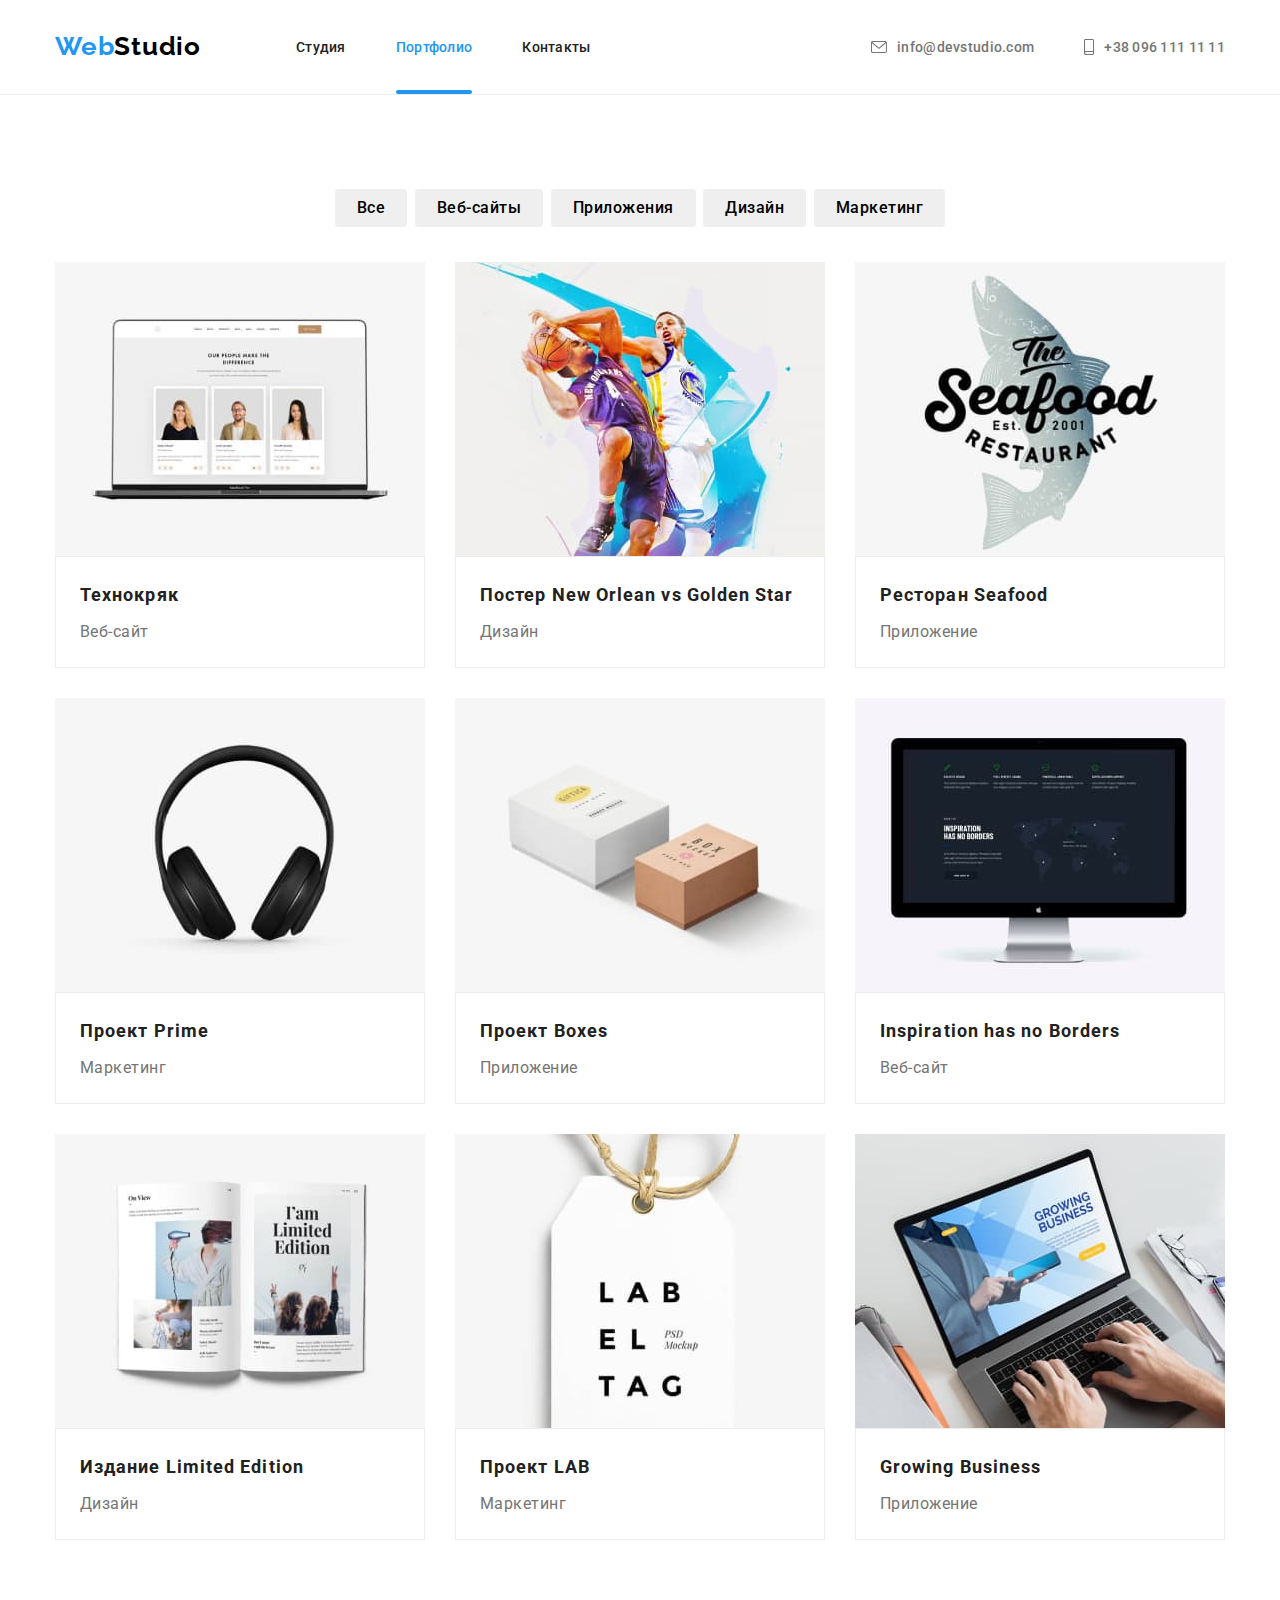
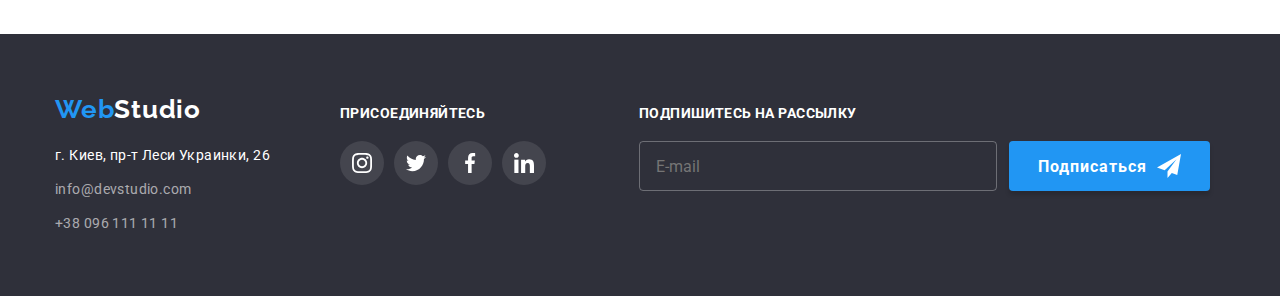
==== portfolio.html @ 2ffbdc09 "added hw 6" ====
<!DOCTYPE html>
<html lang="ru">
  <head>
    <link
      rel="stylesheet"
      href="https://cdnjs.cloudflare.com/ajax/libs/modern-normalize/1.1.0/modern-normalize.css"
    />
    <meta charset="UTF-8" />
    <meta http-equiv="X-UA-Compatible" content="IE=edge" />
    <meta name="viewport" content="width=device-width, initial-scale=1.0" />
    <title>Document</title>
    <link rel="preconnect" href="https://fonts.googleapis.com" />
    <link rel="preconnect" href="https://fonts.gstatic.com" crossorigin />
    <link
      href="https://fonts.googleapis.com/css2?family=Raleway:wght@700&family=Roboto:wght@400;500;700;900&display=swap"
      rel="stylesheet"
    />
    <link rel="stylesheet" href="./ccs/styles.css" />
  </head>
  <body>
    <!-- HEADER -->
    <header class="header">
      <div class="container header-container">
        <nav class="main-navigation">
          <a class="logo-link-header link" href="/"
            >Web<span class="logo-part">Studio</span></a
          >
          <ul class="menu list">
            <li class="menu-item">
              <a class="menu-link link" href="/">Студия</a>
            </li>
            <li class="menu-item">
              <a class="menu-link link current" href="./portfolio.html">Портфолио</a>
            </li>
            <li class="menu-item">
              <a class="menu-link link" href="">Контакты</a>
            </li>
          </ul>
        </nav>
        <ul class="header-contacts list">
          </li>
          <li class="header-contact-item">
            <a class="mail-link link" href="mailto:info@devstudio.com"> 
              <svg class="contact-icon" width="16px" height="12px">
                <use href="./images/sprite.svg#icon-envelope"></use>
              </svg>
            info@devstudio.com</a
            >
          </li>
          <li class="header-contact-item">
            <a class="tel-link link" href="tel:+380961111111">
              <svg class="contact-icon" width="10px" height="16px">
                <use href="./images/sprite.svg#icon-smartphone"></use>
              </svg>
              +38 096 111 11 11</a
            >
          </li>
        </ul>
      </div>
    </header>
    <main>
      <!-- PROJECTS -->
      <section class="site-navigation section">
        <div class="container">
          <h1 hidden>About site</h1>
          <ul class="navi-list list">
            <li class="navi-list-item">
              <button class="portfolio-btn" type="button">Все</button>
            </li>
            <li class="navi-list-item">
              <button class="portfolio-btn" type="button">Веб-сайты</button>
            </li>
            <li class="navi-list-item">
              <button class="portfolio-btn" type="button">Приложения</button>
            </li>
            <li class="navi-list-item">
              <button class="portfolio-btn" type="button">Дизайн</button>
            </li>
            <li class="navi-list-item">
              <button class="portfolio-btn" type="button">Маркетинг</button>
            </li>
          </ul>
          <ul class="projects-list list">
            <li class="projects-item">
              <a class="projects-list-link link" href="">
                <div class="projects-list-img-wrapper">
                  <img class="projects-icon" src="./images/portfolio/macbook.jpg"
                alt="macbook" width: 370px; height: 294px; />
                <p class="overlay">Технокряк это современная площадка распространения коронавируса. Компании используют эту платформу для цифрового шпионажа и атак на защищённые сервера конкурентов.</p>
                </div>
              <div class="projects-info">
                <h2 class="projects-title">Технокряк</h2>
                <p class="projects-text">Веб-сайт</p>
              </div>
              </a>
            </li>
            <li class="projects-item">
              <a class="projects-list-link link" href=""
                >
                <div class="projects-list-img-wrapper"><img class="projects-icon"
                src="./images/portfolio/basketball.jpg" alt="basketball" width:
                370px; height: 294px; />
                <p class="overlay">Технокряк это современная площадка распространения коронавируса. Компании используют эту платформу для цифрового шпионажа и атак на защищённые сервера конкурентов.</p></div>
                <div class="projects-info">
                  <h2 class="projects-title">
                    Постер <span lang="en">New Orlean vs Golden Star</span>
                  </h2>
                  <p class="projects-text">Дизайн</p>
                </div></a
              >
            </li>
            <li class="projects-item">
              <a class="projects-list-link link" href=""
                ><div class="projects-list-img-wrapper"><img class="projects-icon"
                src="./images/portfolio/restaurant.jpg" alt="restaurant" width:
                370px; height: 294px; />
                <p class="overlay">Технокряк это современная площадка распространения коронавируса. Компании используют эту платформу для цифрового шпионажа и атак на защищённые сервера конкурентов.</p></div>
                
                <div class="projects-info">
                  <h2 class="projects-title">
                    Ресторан <span lang="en">Seafood</span>
                  </h2>
                  <p class="projects-text">Приложение</p>
                </div></a
              >
            </li>
            <li class="projects-item">
              <a class="projects-list-link link" href=""
                ><div class="projects-list-img-wrapper"><img class="projects-icon"
                src="./images/portfolio/headphones.jpg" alt="headphones" width:
                370px; height: 294px; />
                <p class="overlay">Технокряк это современная площадка распространения коронавируса. Компании используют эту платформу для цифрового шпионажа и атак на защищённые сервера конкурентов.</p></div>
                
                <div class="projects-info">
                  <h2 class="projects-title">
                    Проект <span lang="en">Prime</span>
                  </h2>
                  <p class="projects-text">Маркетинг</p>
                </div></a
              >
            </li>
            <li class="projects-item">
              <a class="projects-list-link link" href=""
                ><div class="projects-list-img-wrapper"><img class="projects-icon" src="./images/portfolio/boxes.jpg"
                alt="boxes" width: 370px; height: 294px; />
                <p class="overlay">Технокряк это современная площадка распространения коронавируса. Компании используют эту платформу для цифрового шпионажа и атак на защищённые сервера конкурентов.</p></div>
                
                <div class="projects-info">
                  <h2 class="projects-title">
                    Проект <span lang="en">Boxes</span>
                  </h2>
                  <p class="projects-text">Приложение</p>
                </div></a
              >
            </li>
            <li class="projects-item">
              <a class="projects-list-link link" href=""
                ><div class="projects-list-img-wrapper"><img class="projects-icon" src="./images/portfolio/monitor.jpg"
                alt="monitor" width: 370px; height: 294px; />
                <p class="overlay">Технокряк это современная площадка распространения коронавируса. Компании используют эту платформу для цифрового шпионажа и атак на защищённые сервера конкурентов.</p></div>
                
                <div class="projects-info">
                  <h2 class="projects-title" lang="en">
                    Inspiration has no Borders
                  </h2>
                  <p class="projects-text">Веб-сайт</p>
                </div></a
              >
            </li>
            <li class="projects-item">
              <a class="projects-list-link link" href=""
                ><div class="projects-list-img-wrapper"><img class="projects-icon" src="./images/portfolio/book.jpg"
                alt="book" width: 370px; height: 294px; />
                <p class="overlay">Технокряк это современная площадка распространения коронавируса. Компании используют эту платформу для цифрового шпионажа и атак на защищённые сервера конкурентов.</p></div>
                
                <div class="projects-info">
                  <h2 class="projects-title">
                    Издание <span lang="en">Limited Edition</span>
                  </h2>
                  <p class="projects-text">Дизайн</p>
                </div></a
              >
            </li>
            <li class="projects-item">
              <a class="projects-list-link link" href=""
                ><div class="projects-list-img-wrapper"><img class="projects-icon" src="./images/portfolio/label.jpg"
                alt="label" width: 370px; height: 294px; />
                <p class="overlay">Технокряк это современная площадка распространения коронавируса. Компании используют эту платформу для цифрового шпионажа и атак на защищённые сервера конкурентов.</p></div>
                
                <div class="projects-info">
                  <h2 class="projects-title">
                    Проект <span lang="en">LAB</span>
                  </h2>
                  <p class="projects-text">Маркетинг</p>
                </div></a
              >
            </li>
            <li class="projects-item">
              <a class="projects-list-link link" href=""
                ><div class="projects-list-img-wrapper"><img class="projects-icon" src="./images/portfolio/laptop.jpg"
                alt="laptop" width: 370px; height: 294px; />
                <p class="overlay">Технокряк это современная площадка распространения коронавируса. Компании используют эту платформу для цифрового шпионажа и атак на защищённые сервера конкурентов.</p></div>
                
                <div class="projects-info">
                  <h2 class="projects-title" lang="en">Growing Business</h2>
                  <p class="projects-text">Приложение</p>
                </div></a
              >
            </li>
          </ul>
        </div>
      </section>
    </main>
    <!-- FOOTER -->
    <footer class="footer footer-container">
      <div class="container flex">
        <div class="footer-left-part">
          <a class="logo-link link" href="/"
          >Web<span class="logo-part-footer">Studio</span></a
        >
        <ul class="contacts-list list">
          <li class="contacts-list-item">
            <address>
              <a
                class="contact-link-address link"
                href="https://goo.gl/maps/ZMhr3b1z7a1dPWrQ9"
                target="_blank"
                rel="noopener noreferrer"
                >г. Киев, пр-т Леси Украинки, 26</a
              >
            </address>
          </li>
          <li class="contacts-list-item">
            <address>
              <a class="contact-link link" href="mailto:info@devstudio.com"
                >info@devstudio.com</a
              >
            </address>
          </li>
          <li class="contacts-list-item">
            <address>
              <a class="contact-link link" href="tel:+380961111111"
                >+38 096 111 11 11</a
              >
            </address></div>
        <div class="footer-right-part">
           <h3 class="footer-right-part-title">присоединяйтесь</h3>
           <ul class="footer-social-list list">
                  <li class="footer-social-list-item">
                    <a href="" class="footer-social-list-link">
                      <svg class="footer-social-list-icon" width="20px" height="20px">
                        <use href="./images/sprite.svg#icon-instagram"></use>
                      </svg>
                    </a>
                  </li>
                  <li class="footer-social-list-item">
                    <a href="" class="footer-social-list-link">
                      <svg class="footer-social-list-icon" width="20px" height="20px">
                        <use href="./images/sprite.svg#icon-twitter"></use>
                      </svg>
                    </a>
                  </li>
                  <li class="footer-social-list-item">
                    <a href="" class="footer-social-list-link">
                      <svg class="footer-social-list-icon" width="20px" height="20px">
                        <use href="./images/sprite.svg#icon-facebook"></use>
                      </svg>
                    </a>
                  </li>
                  <li class="footer-social-list-item">
                    <a href="" class="footer-social-list-link">
                      <svg class="footer-social-list-icon" width="20px" height="20px">
                        <use href="./images/sprite.svg#icon-linkedin"></use>
                      </svg>
                    </a>
                  </li>
                </ul>
        </div>
        <div class="footer-form-box">
          <h3 class="footer-form-box-title">Подпишитесь на рассылку</h3>
          <form class="footer-form">
            <input class="footer-form-field" type="email" name="footer-email" placeholder="E-mail" required>
            <button class="footer-form-btn" type="submit">Подписаться
              <svg class="footer-form-icon" width="24px" height="24px">
                <use href="./images/sprite.svg#icon-send"></use>
              </svg>
            </button>
          </form>
        </div>
      </div>
    </footer>
  </body>
</html>
---- ccs/styles.css ----
:root {
  --accent-color: #2196f3;
  --button-color: #188ce8;
  --white-color: #ffffff;
  --grey-color: #757575;
}
h1,
h2,
h3,
h4,
h5,
h6,
p {
  margin-top: 0;
  margin-bottom: 0;
}
ul {
  margin-top: 0;
  margin-bottom: 0;
  padding-left: 0;
}
img {
  display: block;
}
.list {
  list-style: none;
}
.link {
  text-decoration: none;
  color: inherit;
}
body {
  font-family: "Roboto", sans-serif;
  color: #212121;
}
.container {
  width: 1200px;
  margin: 0 auto;
  padding-left: 15px;
  padding-right: 15px;
}
.section {
  padding-top: 94px;
  padding-bottom: 94px;
}
.visually-hidden {
  position: absolute !important;
  clip: rect(1px 1px 1px 1px); /* IE6, IE7 */
  clip: rect(1px, 1px, 1px, 1px);
  padding: 0 !important;
  border: 0 !important;
  height: 1px !important;
  width: 1px !important;
  overflow: hidden;
}
/* ======= HEADER ======= */
.header {
  padding-top: 32px;
  padding-bottom: 32px;
  border-bottom: 1px solid #ececec;
}
.header-container {
  display: flex;
  align-items: center;
}
.main-navigation {
  display: flex;
  align-items: center;
}
.menu {
  display: flex;
  align-items: center;
}
.menu-item:not(:last-child) {
  margin-right: 50px;
}
.header-contacts {
  margin-left: auto;
  display: flex;
  align-items: center;
}
.header-contact-item:not(:last-child) {
  margin-right: 50px;
}
.logo-part {
  font-family: "Raleway", sans-serif;
  font-weight: 700;
  font-size: 26px;
  line-height: 1, 19;
  letter-spacing: 0.03em;
  color: black;
}
.logo-link-header {
  margin-right: 95px;
  font-family: "Raleway", sans-serif;
  font-weight: 700;
  font-size: 26px;
  line-height: 1, 19;
  letter-spacing: 0.03em;
  color: #2196f3;
}
.menu-link {
  font-family: "Roboto", sans-serif;
  font-weight: 500;
  font-size: 14px;
  line-height: 0.87;
  letter-spacing: 0.02em;
  color: #212121;
  position: relative;
  transition: color 250ms cubic-bezier(0.4, 0, 0.2, 1);
}
.menu-link:hover,
.menu-link:focus {
  color: var(--accent-color);
}
.current {
  color: var(--accent-color);
}
.current::after {
  content: "";
  position: absolute;
  bottom: -39px;
  left: 0;
  width: 100%;
  height: 4px;
  background-color: var(--accent-color);
  border-radius: 2px;
}
.contact-icon {
  fill: currentColor;
  margin-right: 10px;
}
.mail-link {
  display: flex;
  align-items: center;
  font-weight: 500;
  font-size: 14px;
  line-height: 0.87;
  letter-spacing: 0.02em;
  color: var(--grey-color);
  transition: color 250ms cubic-bezier(0.4, 0, 0.2, 1);
}
.mail-link:hover,
.mail-link:focus {
  color: var(--accent-color);
}
.tel-link {
  display: flex;
  align-items: center;
  font-weight: 500;
  font-size: 14px;
  line-height: 0.87;
  letter-spacing: 0.02em;
  color: var(--grey-color);
  transition: color 250ms cubic-bezier(0.4, 0, 0.2, 1);
}
.tel-link:hover,
.tel-link:focus {
  color: var(--accent-color);
}
/* ======= END HEADER ======== */

/* ======= HERO ======= */
.hero-container {
  background-image: linear-gradient(
      rgba(47, 48, 58, 0.4),
      rgba(47, 48, 58, 0.4)
    ),
    url("../images/hero/bg.jpg");
  background-size: cover;
  padding-top: 200px;
  padding-bottom: 200px;
  text-align: center;
  background-color: #2f303a;
  height: 600px;
}
.hero-title {
  margin-bottom: 30px;
  font-family: "Roboto", sans-serif;
  font-weight: 900;
  font-size: 44px;
  line-height: 1.36;
  text-align: center;
  letter-spacing: 0.06em;
  text-transform: uppercase;
  color: var(--white-color);
}
.modal-btn {
  margin: 0 auto;
  padding: 10px 32px;
  border: none;
  box-shadow: 0px 4px 4px rgba(0, 0, 0, 0.15);
  border-radius: 4px;
  font-weight: 700;
  font-size: 16px;
  line-height: 1.87;
  cursor: pointer;
  display: flex;
  align-items: center;
  text-align: center;
  letter-spacing: 0.06em;
  background-color: var(--accent-color);
  color: var(--white-color);
  transition: background-color 250ms cubic-bezier(0.4, 0, 0.2, 1);
}
.modal-btn:hover,
.modal-btn:focus {
  background-color: var(--button-color);
}
/* ======= HERO END ======= */

/* ======= ADVANTAGES ======= */
.advant-cards-icon {
  margin-bottom: 30px;
  padding: 25px 100px;
  background-color: #f5f4fa;
  border-radius: 4px;
}
.advant-title {
  margin-bottom: 10px;
  font-weight: 700;
  font-size: 14px;
  line-height: 1.14;
  letter-spacing: 0.03em;
  text-transform: uppercase;
}
.advant-list {
  display: flex;
  justify-content: space-between;
}
.advant-list-item {
  width: 270px;
}
.advant-list-item:not(:last-child) {
  margin-right: 30px;
}
.advant-text {
  font-size: 14px;
  line-height: 1.71;
  letter-spacing: 0.03em;
  color: var(--grey-color);
}
/* ======= ADVANTAGES END ======= */
/* ======= OCCUPATION ======= */
.occup-title {
  margin-bottom: 50px;
  font-weight: 700;
  font-size: 36px;
  line-height: 1.16;
  text-align: center;
  letter-spacing: 0.03em;
}
.occup-list {
  display: flex;
  margin-right: -30px;
}
.occup-list-item {
  position: relative;
  flex-basis: calc ((100% - 90px / 3));
  margin-right: 30px;
}
.occup-list-wrapper {
  position: absolute;
  bottom: 0;
  left: 0;
  width: 100%;
  background-color: rgba(47, 48, 58, 0.8);
}
.occup-list-wrapper-text {
  color: var(--white-color);
  font-size: 14px;
  line-height: 1.14;
  text-align: center;
  letter-spacing: 0.03em;
  text-transform: uppercase;
  padding: 27px 0;
}
/* ======= OCCUPATION END ======= */
/* ======= TEAM ======= */
.team-container {
  background-color: #f5f4fa;
}
.main-team-title {
  margin-bottom: 50px;
  font-weight: 700;
  font-size: 36px;
  line-height: 1.16;
  text-align: center;
  letter-spacing: 0.03em;
}
.team-list {
  display: flex;
  margin-right: -30px;
}
.team-list-item {
  flex-basis: calc((100% - 120px / 4));
  margin-right: 30px;
}
.secondary-team-title {
  margin-bottom: 10px;
  font-weight: 500;
  font-size: 16px;
  line-height: 1.18;
  text-align: center;
  letter-spacing: 0.03em;
}
.team-profession {
  font-size: 16px;
  line-height: 1.18;
  text-align: center;
  letter-spacing: 0.03em;
  color: var(--grey-color);
  margin-bottom: 16px;
}
.team-card {
  background: #ffffff;
  box-shadow: 0px 1px 3px rgba(0, 0, 0, 0.12), 0px 1px 1px rgba(0, 0, 0, 0.14),
    0px 2px 1px rgba(0, 0, 0, 0.2);
  border-radius: 0px 0px 4px 4px;
  padding-top: 30px;
  padding-bottom: 30px;
  padding-left: 32px;
  padding-right: 32px;
}
.social-list {
  display: flex;
  justify-content: space-between;
}
.social-list-icon {
  fill: currentColor;
}
.social-list-link {
  display: flex;
  align-items: center;
  justify-content: center;
  width: 44px;
  height: 44px;
  border-radius: 50%;
  background-color: #ffffff;
  color: #afb1b8;
  transition: background-color 250ms cubic-bezier(0.4, 0, 0.2, 1);
}
.social-list-link:hover,
.social-list-link:focus {
  color: var(--white-color);
  background-color: var(--accent-color);
}
/* ======= TEAM END ======= */
/* ======= CLIENTS ======= */
.clients-title {
  font-weight: 700;
  font-size: 36px;
  line-height: 1.16;
  text-align: center;
  color: var(--secondary-color);
  margin-bottom: 50px;
}
.clients-list {
  display: flex;
  justify-content: space-between;
}
.clients-list-item {
  width: 170px;
  height: 92px;
}
.clients-list-link {
  display: flex;
  align-items: center;
  justify-content: center;
  border: 1px solid #afb1b8;
  border-radius: 4px;
  width: 100%;
  height: 100%;
  fill: #afb1b8;
}
.clients-list-link {
  color: currentColor;
}
.clients-list-link:hover,
.clients-list-link:focus {
  border-color: var(--accent-color);
  fill: var(--accent-color);
}
/* ======= CLIENTS END ======= */
/* ======= FOOTER ======= */
.footer {
  padding-top: 60px;
  padding-bottom: 60px;
}
.footer-container {
  background-color: #2f303a;
}
.logo-link {
  font-family: "Raleway", sans-serif;
  font-weight: 700;
  font-size: 26px;
  line-height: 1, 19;
  letter-spacing: 0.03em;
  color: #2196f3;
}
.logo-part-footer {
  font-family: "Raleway", sans-serif;
  font-weight: 700;
  font-size: 26px;
  line-height: 1.19;
  letter-spacing: 0.03em;
  color: var(--white-color);
}
.contacts-list {
  margin-top: 20px;
}
.contacts-list-item:not(:last-child) {
  margin-bottom: 10px;
}
.contact-link-address {
  font-style: normal;
  font-size: 14px;
  line-height: 1.71;
  letter-spacing: 0.03em;
  color: var(--white-color);
  transition: color 250ms cubic-bezier(0.4, 0, 0.2, 1);
}
.contact-link {
  font-style: normal;
  font-size: 14px;
  line-height: 1.71;
  letter-spacing: 0.03em;
  color: rgba(255, 255, 255, 0.6);
  transition: color 250ms cubic-bezier(0.4, 0, 0.2, 1);
}
.contact-link-address:hover,
.contact-link-address:focus {
  color: var(--accent-color);
}
.contact-link:hover,
.contact-link:focus {
  color: var(--accent-color);
}
.flex {
  display: flex;
  align-items: baseline;
}
.footer-left-part {
  margin-right: 70px;
}
.footer-right-part {
  width: 206px;
  height: 80px;
}
.footer-right-part-title {
  font-size: 14px;
  line-height: 1.14;
  letter-spacing: 0.03em;
  text-transform: uppercase;
  color: var(--white-color);
  margin-bottom: 20px;
}
.footer-social-list {
  display: flex;
  justify-content: space-between;
  align-items: baseline;
}
.footer-social-list-icon {
  fill: currentColor;
}
.footer-social-list-link {
  display: flex;
  align-items: center;
  justify-content: center;
  width: 44px;
  height: 44px;
  border-radius: 50%;
  background-color: rgba(255, 255, 255, 0.1);
  color: var(--white-color);
  transition: background-color 250ms cubic-bezier(0.4, 0, 0.2, 1);
}
.footer-social-list-link:hover,
.footer-social-list-link:focus {
  background-color: var(--accent-color);
}
.footer-form-box-title {
  font-size: 14px;
  line-height: 1.14;
  letter-spacing: 0.03em;
  text-transform: uppercase;
  color: var(--white-color);
  margin-bottom: 20px;
}
.footer-form-box {
  margin-left: 93px;
}
.footer-form {
  display: flex;
}
.footer-form-field {
  width: 358px;
  height: 50px;
  padding-left: 16px;
  color: var(--white-color);
  border: 1px solid rgba(255, 255, 255, 0.3);
  border-radius: 4px;
  background-color: transparent;
}
.footer-form-btn {
  display: flex;
  align-items: center;
  margin-left: 12px;
  padding: 10px 29px;
  background-color: var(--accent-color);
  box-shadow: 0px 4px 4px rgb(0 0 0 / 15%);
  border-radius: 4px;
  border: 0;
  font-size: 16px;
  font-weight: 700;
  line-height: 1.87;
  letter-spacing: 0.06em;
  color: var(--white-color);
  cursor: pointer;
  transition: background-color 250ms cubic-bezier(0.4, 0, 0.2, 1);
}
.footer-form-btn:hover,
.footer-form-btn:focus {
  background-color: var(--button-color);
}
.footer-form-icon {
  fill: var(--white-color);
  margin-left: 10px;
}
/* ======= FOOTER END ======= */
/* ======= PORTFOLIO PROJECTS ======= */
.navi-list {
  display: flex;
  justify-content: space-between;
  width: 610px;
  margin-left: 280px;
  margin-right: 280px;
  margin-bottom: 35px;
}
.portfolio-btn {
  padding: 6px 22px;
  border: none;
  border-radius: 4px;
  font-weight: 500;
  font-size: 16px;
  line-height: 1.62;
  text-align: center;
  letter-spacing: 0.03em;
  cursor: pointer;
  transition: background-color 250ms cubic-bezier(0.4, 0, 0.2, 1),
    color 250ms cubic-bezier(0.4, 0, 0.2, 1),
    box-shadow 250ms cubic-bezier(0.4, 0, 0.2, 1);
}
.portfolio-btn:hover,
.portfolio-btn:focus {
  background-color: #2196f3;
  color: var(--white-color);
  box-shadow: 0px 3px 1px rgba(0, 0, 0, 0.1), 0px 1px 2px rgba(0, 0, 0, 0.08),
    0px 2px 2px rgba(0, 0, 0, 0.12);
}
.projects-list {
  display: flex;
  flex-wrap: wrap;
  margin-right: -30px;
  margin-bottom: -30px;
}
.projects-list-link {
  display: block;
}
.projects-list-img-wrapper {
  position: relative;
  overflow: hidden;
}
.projects-item {
  flex-basis: calc ((100% - 90px / 3));
  margin-right: 30px;
  margin-bottom: 30px;
}
.projects-item:focus,
.projects-item:hover {
  box-shadow: 0px 1px 1px rgba(0, 0, 0, 0.12), 0px 4px 4px rgba(0, 0, 0, 0.06),
    1px 4px 6px rgba(0, 0, 0, 0.16);
}
.projects-list-link:focus .overlay,
.projects-list-link:hover .overlay {
  transform: translateY(0%);
}
.projects-info {
  padding: 20px 24px;
  border: 1px solid #ececec;
}
.projects-title {
  margin-bottom: 4px;
  font-weight: 700;
  font-size: 18px;
  line-height: 2;
  letter-spacing: 0.06em;
}
.projects-text {
  font-size: 16px;
  line-height: 1.87;
  letter-spacing: 0.03em;
  color: var(--grey-color);
}
.overlay {
  position: absolute;
  top: 0;
  left: 0;
  width: 100%;
  height: 100%;
  font-size: 18px;
  line-height: 1.56;
  letter-spacing: 0.03em;
  background-color: rgba(33, 150, 243, 0.9);
  color: var(--white-color);
  overflow: auto;
  padding: 63px 24px;
  transform: translateY(100%);
  transition: transform 250ms cubic-bezier(0.4, 0, 0.2, 1);
}
/* ======= PORTFOLIO PROJECTS END ======= */
/* ======= MODAL WINDOW ======= */
.backdrop {
  position: fixed;
  top: 0;
  left: 0;
  width: 100vw;
  height: 100vh;
  background-color: rgba(0, 0, 0, 0.2);
  transition: opacity 250ms linear, visibility 250ms linear;
}
.modal {
  position: absolute;
  top: 50%;
  left: 50%;
  padding: 40px;
  width: 528px;
  height: 581px;
  background-color: #ffffff;
  transform: translate(-50%, -50%);
}
.close-btn {
  position: absolute;
  top: 8px;
  right: 8px;
  width: 30px;
  height: 30px;
  border-radius: 50%;
  border: 1px solid rgba(0, 0, 0, 0.1);
  background-color: transparent;
  cursor: pointer;
  padding: 0;
}
.is-hidden {
  opacity: 0;
  visibility: hidden;
  pointer-events: none;
}
.modal-form {
  display: flex;
  flex-direction: column;
}
.modal-form-title {
  font-weight: 700;
  font-size: 20px;
  line-height: 1.15;
  letter-spacing: 0.03em;
  text-align: center;
  margin-bottom: 12px;
}
.modal-form-field {
  margin-bottom: 10px;
}
.modal-form-label {
  font-size: 12px;
  line-height: 1.16;
  letter-spacing: 0.01em;
  color: var(--grey-color);
}
.modal-form-wrapper {
  display: block;
  position: relative;
  margin-top: 4px;
}
.modal-form-input {
  width: 100%;
  height: 40px;
  border: 1px solid rgba(33, 33, 33, 0.2);
  border-radius: 4px;
  padding-left: 42px;
  cursor: pointer;
}
.modal-form-input:hover,
.modal-form-input:focus {
  border-color: var(--accent-color);
  outline: none;
  transition: border-color 250ms cubic-bezier(0.4, 0, 0.2, 1);
}
.modal-form-icons {
  position: absolute;
  top: 50%;
  left: 12px;
  transform: translateY(-50%);
}
.modal-form-comment-label {
  font-size: 12px;
  line-height: 1.16;
  letter-spacing: 0.01em;
  color: var(--grey-color);
  margin-bottom: 20px;
}
.modal-form-comments:focus,
.modal-form-comments:hover {
  border-color: var(--accent-color);
  outline: none;
  transition: border-color 250ms cubic-bezier(0.4, 0, 0.2, 1);
}
.modal-form-input:hover + .modal-form-icons,
.modal-form-input:focus + .modal-form-icons {
  fill: var(--accent-color);
  outline: none;
  transition: border-color 250ms cubic-bezier(0.4, 0, 0.2, 1),
    fill 250ms cubic-bezier(0.4, 0, 0.2, 1);
}
.modal-form-comments {
  width: 100%;
  height: 120px;
  margin-top: 4px;
  resize: none;
  padding: 12px 16px;
  border-radius: 4px;
  border: 1px solid rgba(33, 33, 33, 0.2);
}
.modal-form-comments::placeholder {
  color: rgba(117, 117, 117, 0.5);
}
.modal-form-checkbox {
  outline: none;
}
.modal-form-checkbox-label {
  display: flex;
  justify-content: center;
  align-items: center;
  font-size: 14px;
  line-height: 1.71;
  letter-spacing: 0.03em;
  color: var(--grey-color);
}
.modal-form-checkbox-label::before {
  display: block;
  content: "";
  width: 16px;
  height: 15px;
  border: 1px solid #212121;
  border-radius: 2px;
  cursor: pointer;
  margin-right: 7px;
}
.modal-form-checkbox:checked + .modal-form-checkbox-label::before {
  background-image: url(../images/icon_check.svg);
  border-color: var(--accent-color);
}
.modal-form-checkbox:focus + .modal-form-checkbox-label::before {
  border-color: var(--accent-color);
}
.modal-form-btn {
  align-self: center;
  font-weight: 700;
  letter-spacing: 0.06em;
  line-height: 1.87;
  color: var(--white-color);
  width: 200px;
  height: 50px;
  padding: 10px 56px;
  background-color: var(--accent-color);
  border: none;
  border-radius: 4px;
  cursor: pointer;
  margin-top: 30px;
}
.modal-form-label-link {
  color: var(--accent-color);
}
/* ======= MODAL WINDOW END ======= */ ;
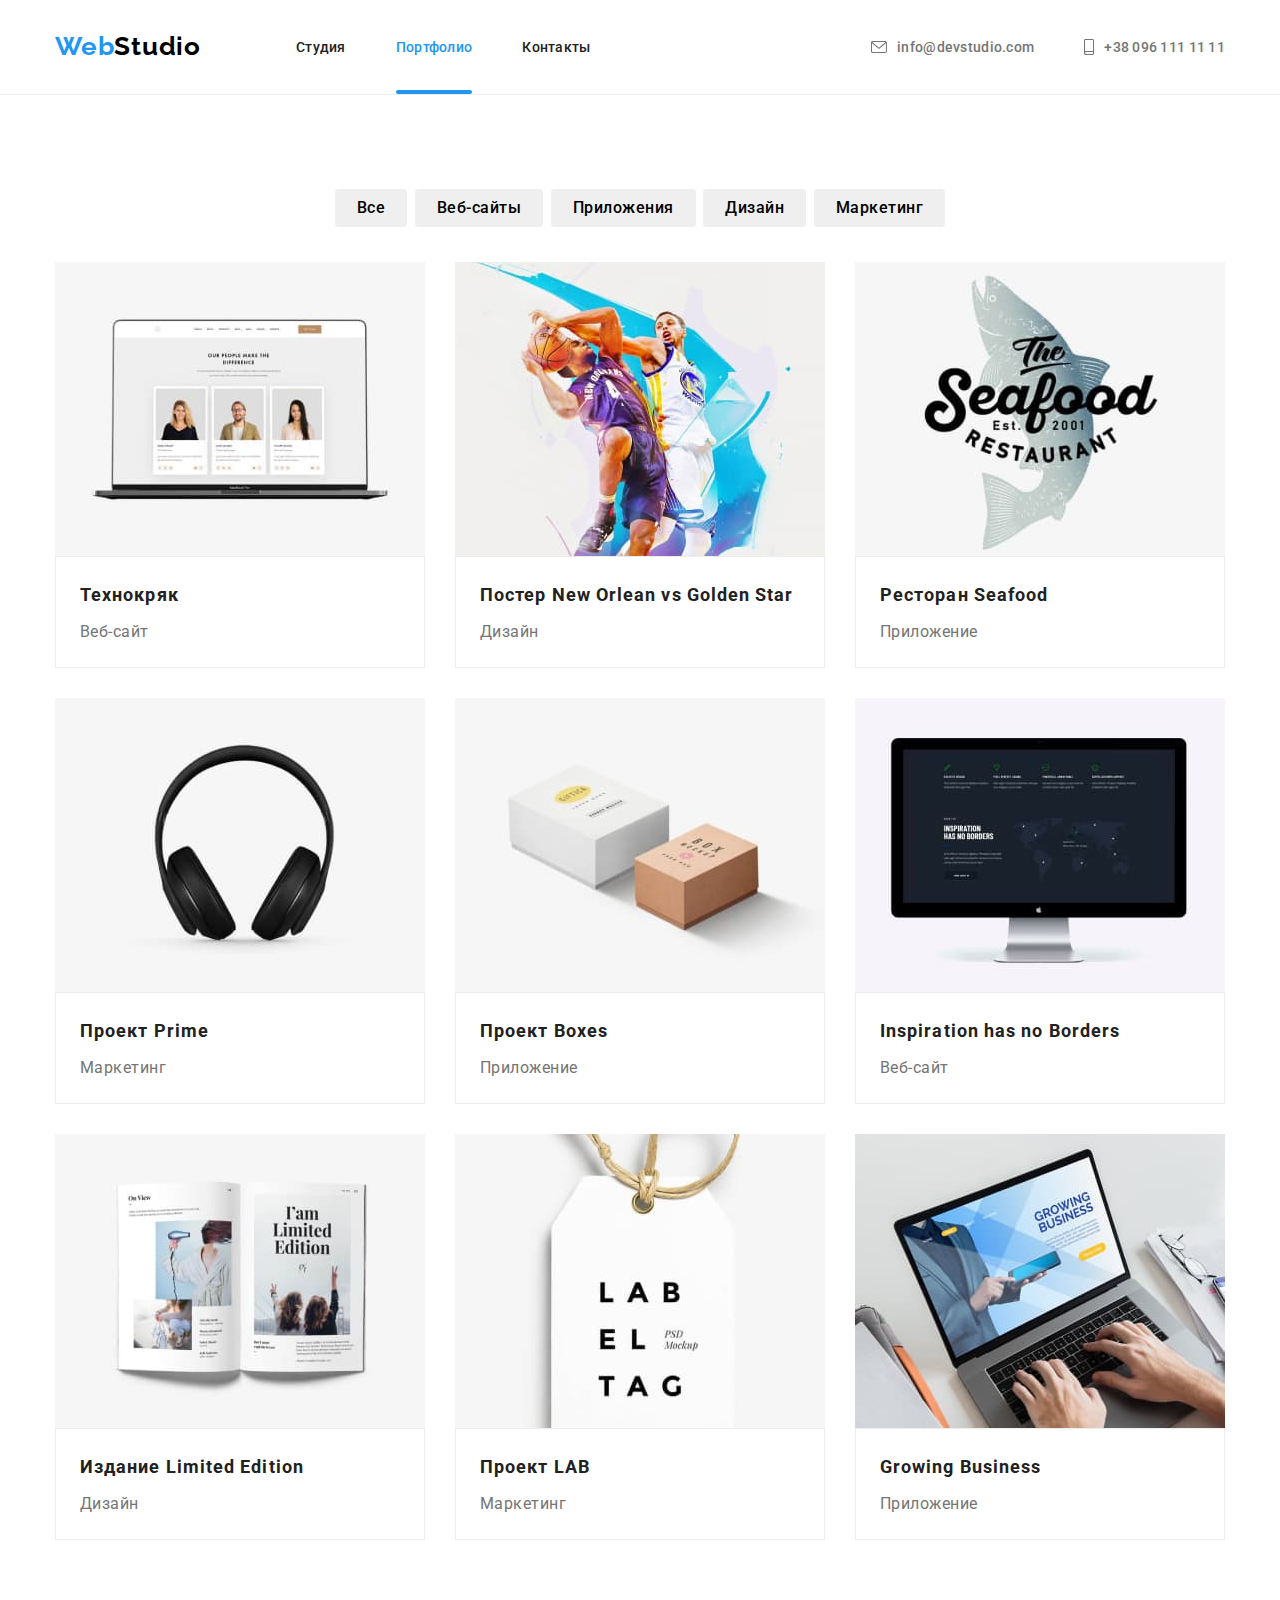
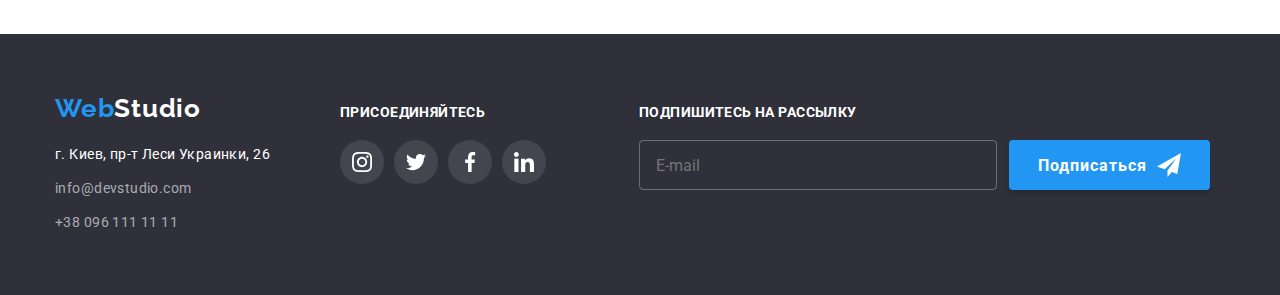
==== commit d8816846: "added main scss" ====
--- a/portfolio.html
+++ b/portfolio.html
@@ -15,15 +15,15 @@
       href="https://fonts.googleapis.com/css2?family=Raleway:wght@700&family=Roboto:wght@400;500;700;900&display=swap"
       rel="stylesheet"
     />
-    <link rel="stylesheet" href="./ccs/styles.css" />
+    <link rel="stylesheet" href="./css/main.min.css" />
   </head>
   <body>
     <!-- HEADER -->
     <header class="header">
       <div class="container header-container">
         <nav class="main-navigation">
-          <a class="logo-link-header link" href="/"
-            >Web<span class="logo-part">Studio</span></a
+          <a class="logo logo-link-header link" href="/"
+            >Web<span class="logo logo-part">Studio</span></a
           >
           <ul class="menu list">
             <li class="menu-item">
@@ -215,8 +215,8 @@
     <footer class="footer footer-container">
       <div class="container flex">
         <div class="footer-left-part">
-          <a class="logo-link link" href="/"
-          >Web<span class="logo-part-footer">Studio</span></a
+          <a class="logo logo-link link" href="/"
+          >Web<span class="logo logo-part-footer">Studio</span></a
         >
         <ul class="contacts-list list">
           <li class="contacts-list-item">
@@ -247,28 +247,28 @@
            <h3 class="footer-right-part-title">присоединяйтесь</h3>
            <ul class="footer-social-list list">
                   <li class="footer-social-list-item">
-                    <a href="" class="footer-social-list-link">
+                    <a href="" class="social-list-links footer-list-link">
                       <svg class="footer-social-list-icon" width="20px" height="20px">
                         <use href="./images/sprite.svg#icon-instagram"></use>
                       </svg>
                     </a>
                   </li>
                   <li class="footer-social-list-item">
-                    <a href="" class="footer-social-list-link">
+                    <a href="" class="social-list-links footer-list-link">
                       <svg class="footer-social-list-icon" width="20px" height="20px">
                         <use href="./images/sprite.svg#icon-twitter"></use>
                       </svg>
                     </a>
                   </li>
                   <li class="footer-social-list-item">
-                    <a href="" class="footer-social-list-link">
+                    <a href="" class="social-list-links footer-list-link">
                       <svg class="footer-social-list-icon" width="20px" height="20px">
                         <use href="./images/sprite.svg#icon-facebook"></use>
                       </svg>
                     </a>
                   </li>
                   <li class="footer-social-list-item">
-                    <a href="" class="footer-social-list-link">
+                    <a href="" class="social-list-links footer-list-link">
                       <svg class="footer-social-list-icon" width="20px" height="20px">
                         <use href="./images/sprite.svg#icon-linkedin"></use>
                       </svg>
--- a/css/main.min.css
+++ b/css/main.min.css
@@ -0,0 +1,2 @@
+:root{--accent-color: #2196f3;--button-color: #188ce8;--white-color: #ffffff;--grey-color: #757575}.visually-hidden{position:absolute !important;clip:rect(1px 1px 1px 1px);clip:rect(1px, 1px, 1px, 1px);padding:0 !important;border:0 !important;height:1px !important;width:1px !important;overflow:hidden}h1,h2,h3,h4,h5,h6,p{margin-top:0;margin-bottom:0}ul{margin-top:0;margin-bottom:0;padding-left:0}img{display:block}.list{list-style:none}.link{text-decoration:none;color:inherit}body{font-family:"Roboto", sans-serif;color:#212121}.section{padding-top:94px;padding-bottom:94px}.container{width:1200px;margin:0 auto;padding-left:15px;padding-right:15px}.logo{font-family:"Raleway", sans-serif;font-weight:700;font-size:26px;line-height:1, 19;letter-spacing:0.03em}.titles{margin-bottom:50px;font-weight:700;font-size:36px;line-height:1.16;text-align:center;letter-spacing:0.03em}.social-list-links{display:flex;align-items:center;justify-content:center;width:44px;height:44px;border-radius:50%}.backdrop{position:fixed;top:0;left:0;width:100vw;height:100vh;background-color:rgba(0,0,0,0.2);transition:opacity 250ms linear, visibility 250ms linear}.is-hidden{opacity:0;visibility:hidden;pointer-events:none}.modal{position:absolute;top:50%;left:50%;padding:40px;width:528px;height:581px;background-color:#ffffff;transform:translate(-50%, -50%)}.close-btn{position:absolute;top:8px;right:8px;width:30px;height:30px;border-radius:50%;border:1px solid rgba(0,0,0,0.1);background-color:transparent;cursor:pointer;padding:0}.modal-form{display:flex;flex-direction:column}.modal-form-title{font-weight:700;font-size:20px;line-height:1.15;letter-spacing:0.03em;text-align:center;margin-bottom:12px}.modal-form-field{margin-bottom:10px}.modal-form-label{font-size:12px;line-height:1.16;letter-spacing:0.01em;color:var(--grey-color)}.modal-form-wrapper{display:block;position:relative;margin-top:4px}.modal-form-input{width:100%;height:40px;border:1px solid rgba(33,33,33,0.2);border-radius:4px;padding-left:42px;cursor:pointer}.modal-form-input:hover,.modal-form-input:focus{border-color:var(--accent-color);outline:none;transition:border-color 250ms cubic-bezier(0.4, 0, 0.2, 1)}.modal-form-icons{position:absolute;top:50%;left:12px;transform:translateY(-50%)}.modal-form-comment-field{margin-bottom:20px}.modal-form-comment-label{font-size:12px;line-height:1.16;letter-spacing:0.01em;color:var(--grey-color)}.modal-form-comments:focus,.modal-form-comments:hover{border-color:var(--accent-color);outline:none;transition:border-color 250ms cubic-bezier(0.4, 0, 0.2, 1)}.modal-form-input:hover+.modal-form-icons,.modal-form-input:focus+.modal-form-icons{fill:var(--accent-color);outline:none;transition:border-color 250ms cubic-bezier(0.4, 0, 0.2, 1),fill 250ms cubic-bezier(0.4, 0, 0.2, 1)}.modal-form-comments{width:100%;height:120px;margin-top:4px;resize:none;padding:12px 16px;border-radius:4px;border:1px solid rgba(33,33,33,0.2)}.modal-form-comments::placeholder{color:rgba(117,117,117,0.5)}.modal-form-checkbox{outline:none}.modal-form-checkbox-label{display:flex;justify-content:center;align-items:center;font-size:14px;line-height:1.71;letter-spacing:0.03em;color:var(--grey-color)}.modal-form-checkbox-label::before{display:block;content:"";width:16px;height:15px;border:1px solid #212121;border-radius:2px;cursor:pointer;margin-right:7px}.modal-form-checkbox:checked+.modal-form-checkbox-label::before{background-image:url(../images/icon_check.svg);border-color:var(--accent-color)}.modal-form-checkbox:focus+.modal-form-checkbox-label::before{border-color:var(--accent-color)}.modal-form-btn{align-self:center;font-weight:700;letter-spacing:0.06em;line-height:1.87;color:var(--white-color);width:200px;height:50px;padding:10px 56px;background-color:var(--accent-color);border:none;border-radius:4px;cursor:pointer;margin-top:30px}.modal-form-label-link{color:var(--accent-color)}.header{padding-top:32px;padding-bottom:32px;border-bottom:1px solid #ececec}.header-container{display:flex;align-items:center}.main-navigation{display:flex;align-items:center}.menu{display:flex;align-items:center}.menu-item:not(:last-child){margin-right:50px}.header-contacts{margin-left:auto;display:flex;align-items:center}.header-contact-item:not(:last-child){margin-right:50px}.logo-part{color:black}.logo-link-header{margin-right:95px;color:#2196f3}.menu-link{font-family:"Roboto", sans-serif;font-weight:500;font-size:14px;line-height:0.87;letter-spacing:0.02em;color:#212121;position:relative;transition:color 250ms cubic-bezier(0.4, 0, 0.2, 1)}.menu-link:hover,.menu-link:focus{color:var(--accent-color)}.current{color:var(--accent-color)}.current::after{content:"";position:absolute;bottom:-39px;left:0;width:100%;height:4px;background-color:var(--accent-color);border-radius:2px}.contact-icon{fill:currentColor;margin-right:10px}.mail-link{display:flex;align-items:center;font-weight:500;font-size:14px;line-height:0.87;letter-spacing:0.02em;color:var(--grey-color);transition:color 250ms cubic-bezier(0.4, 0, 0.2, 1)}.mail-link:hover,.mail-link:focus{color:var(--accent-color)}.tel-link{display:flex;align-items:center;font-weight:500;font-size:14px;line-height:0.87;letter-spacing:0.02em;color:var(--grey-color);transition:color 250ms cubic-bezier(0.4, 0, 0.2, 1)}.tel-link:hover,.tel-link:focus{color:var(--accent-color)}.hero-container{background-image:linear-gradient(rgba(47,48,58,0.4), rgba(47,48,58,0.4)),url("../images/hero/bg.jpg");background-size:cover;padding-top:200px;padding-bottom:200px;text-align:center;background-color:#2f303a;height:600px}.hero-title{margin-bottom:30px;font-family:"Roboto", sans-serif;font-weight:900;font-size:44px;line-height:1.36;text-align:center;letter-spacing:0.06em;text-transform:uppercase;color:var(--white-color)}.modal-btn{margin:0 auto;padding:10px 32px;border:none;box-shadow:0px 4px 4px rgba(0,0,0,0.15);border-radius:4px;font-weight:700;font-size:16px;line-height:1.87;cursor:pointer;display:flex;align-items:center;text-align:center;letter-spacing:0.06em;background-color:var(--accent-color);color:var(--white-color);transition:background-color 250ms cubic-bezier(0.4, 0, 0.2, 1)}.modal-btn:hover,.modal-btn:focus{background-color:var(--button-color)}.advant-cards-icon{margin-bottom:30px;padding:25px 100px;background-color:#f5f4fa;border-radius:4px}.advant-list{display:flex;justify-content:space-between}.advant-list-item{width:270px}.advant-list-item:not(:last-child){margin-right:30px}.advant-text{font-size:14px;line-height:1.71;letter-spacing:0.03em;color:var(--grey-color)}.occup-list{display:flex;margin-right:-30px}.occup-list-item{position:relative;flex-basis:calc 3.33333px;margin-right:30px}.occup-list-wrapper{position:absolute;bottom:0;left:0;width:100%;background-color:rgba(47,48,58,0.8)}.occup-list-wrapper-text{color:var(--white-color);font-size:14px;line-height:1.14;text-align:center;letter-spacing:0.03em;text-transform:uppercase;padding:27px 0}.team-container{background-color:#f5f4fa}.team-list{display:flex;margin-right:-30px}.team-list-item{flex-basis:calc((100% - 120px) / 4);margin-right:30px}.secondary-team-title{margin-bottom:10px;font-weight:500;font-size:16px;line-height:1.18;text-align:center;letter-spacing:0.03em}.team-profession{font-size:16px;line-height:1.18;text-align:center;letter-spacing:0.03em;color:var(--grey-color);margin-bottom:16px}.team-card{background:#ffffff;box-shadow:0px 1px 3px rgba(0,0,0,0.12),0px 1px 1px rgba(0,0,0,0.14),0px 2px 1px rgba(0,0,0,0.2);border-radius:0px 0px 4px 4px;padding-top:30px;padding-bottom:30px;padding-left:32px;padding-right:32px}.social-list{display:flex;justify-content:space-between}.social-list-icon{fill:currentColor}.team-list-link{background-color:#ffffff;color:#afb1b8;transition:background-color 250ms cubic-bezier(0.4, 0, 0.2, 1)}.social-list-links:hover,.social-list-links:focus{color:var(--white-color);background-color:var(--accent-color)}.clients-list{display:flex;justify-content:space-between}.clients-list-item{width:170px;height:92px}.clients-list-link{display:flex;align-items:center;justify-content:center;border:1px solid #afb1b8;border-radius:4px;width:100%;height:100%;fill:#afb1b8}.clients-list-link{color:currentColor}.clients-list-link:hover,.clients-list-link:focus{border-color:var(--accent-color);fill:var(--accent-color)}.footer{padding-top:60px;padding-bottom:60px}.footer-container{background-color:#2f303a}.logo-link{color:#2196f3}.logo-part-footer{color:var(--white-color)}.contacts-list{margin-top:20px}.contacts-list-item:not(:last-child){margin-bottom:10px}.contact-link-address{font-style:normal;font-size:14px;line-height:1.71;letter-spacing:0.03em;color:var(--white-color);transition:color 250ms cubic-bezier(0.4, 0, 0.2, 1)}.contact-link{font-style:normal;font-size:14px;line-height:1.71;letter-spacing:0.03em;color:rgba(255,255,255,0.6);transition:color 250ms cubic-bezier(0.4, 0, 0.2, 1)}.contact-link-address:hover,.contact-link-address:focus{color:var(--accent-color)}.contact-link:hover,.contact-link:focus{color:var(--accent-color)}.flex{display:flex;align-items:baseline}.footer-left-part{margin-right:70px}.footer-right-part{width:206px;height:80px}.footer-right-part-title{font-size:14px;line-height:1.14;letter-spacing:0.03em;text-transform:uppercase;color:var(--white-color);margin-bottom:20px}.footer-social-list{display:flex;justify-content:space-between;align-items:baseline}.footer-social-list-icon{fill:currentColor}.footer-list-link{background-color:rgba(255,255,255,0.1);color:var(--white-color);transition:background-color 250ms cubic-bezier(0.4, 0, 0.2, 1)}.footer-list-link:hover,.footer-list-link:focus{background-color:var(--accent-color)}.footer-form-box-title{font-size:14px;line-height:1.14;letter-spacing:0.03em;text-transform:uppercase;color:var(--white-color);margin-bottom:20px}.footer-form-box{margin-left:93px}.footer-form{display:flex}.footer-form-field{width:358px;height:50px;padding-left:16px;color:var(--white-color);border:1px solid rgba(255,255,255,0.3);border-radius:4px;background-color:transparent}.footer-form-btn{display:flex;align-items:center;margin-left:12px;padding:10px 29px;background-color:var(--accent-color);box-shadow:0px 4px 4px rgba(0,0,0,0.15);border-radius:4px;border:0;font-size:16px;font-weight:700;line-height:1.87;letter-spacing:0.06em;color:var(--white-color);cursor:pointer;transition:background-color 250ms cubic-bezier(0.4, 0, 0.2, 1)}.footer-form-btn:hover,.footer-form-btn:focus{background-color:var(--button-color)}.footer-form-icon{fill:var(--white-color);margin-left:10px}.navi-list{display:flex;justify-content:space-between;width:610px;margin-left:280px;margin-right:280px;margin-bottom:35px}.portfolio-btn{padding:6px 22px;border:none;border-radius:4px;font-weight:500;font-size:16px;line-height:1.62;text-align:center;letter-spacing:0.03em;cursor:pointer;transition:background-color 250ms cubic-bezier(0.4, 0, 0.2, 1),color 250ms cubic-bezier(0.4, 0, 0.2, 1),box-shadow 250ms cubic-bezier(0.4, 0, 0.2, 1)}.portfolio-btn:hover,.portfolio-btn:focus{background-color:#2196f3;color:var(--white-color);box-shadow:0px 3px 1px rgba(0,0,0,0.1),0px 1px 2px rgba(0,0,0,0.08),0px 2px 2px rgba(0,0,0,0.12)}.projects-list{display:flex;flex-wrap:wrap;margin-right:-30px;margin-bottom:-30px}.projects-list-link{display:block}.projects-list-img-wrapper{position:relative;overflow:hidden}.projects-item{flex-basis:calc 3.33333px;margin-right:30px;margin-bottom:30px}.projects-item:focus,.projects-item:hover{box-shadow:0px 1px 1px rgba(0,0,0,0.12),0px 4px 4px rgba(0,0,0,0.06),1px 4px 6px rgba(0,0,0,0.16)}.projects-list-link:focus .overlay,.projects-list-link:hover .overlay{transform:translateY(0%)}.projects-info{padding:20px 24px;border:1px solid #ececec}.projects-title{margin-bottom:4px;font-weight:700;font-size:18px;line-height:2;letter-spacing:0.06em}.projects-text{font-size:16px;line-height:1.87;letter-spacing:0.03em;color:var(--grey-color)}.overlay{position:absolute;top:0;left:0;width:100%;height:100%;font-size:18px;line-height:1.56;letter-spacing:0.03em;background-color:rgba(33,150,243,0.9);color:var(--white-color);overflow:auto;padding:63px 24px;transform:translateY(100%);transition:transform 250ms cubic-bezier(0.4, 0, 0.2, 1)}
+/*# sourceMappingURL=main.min.css.map */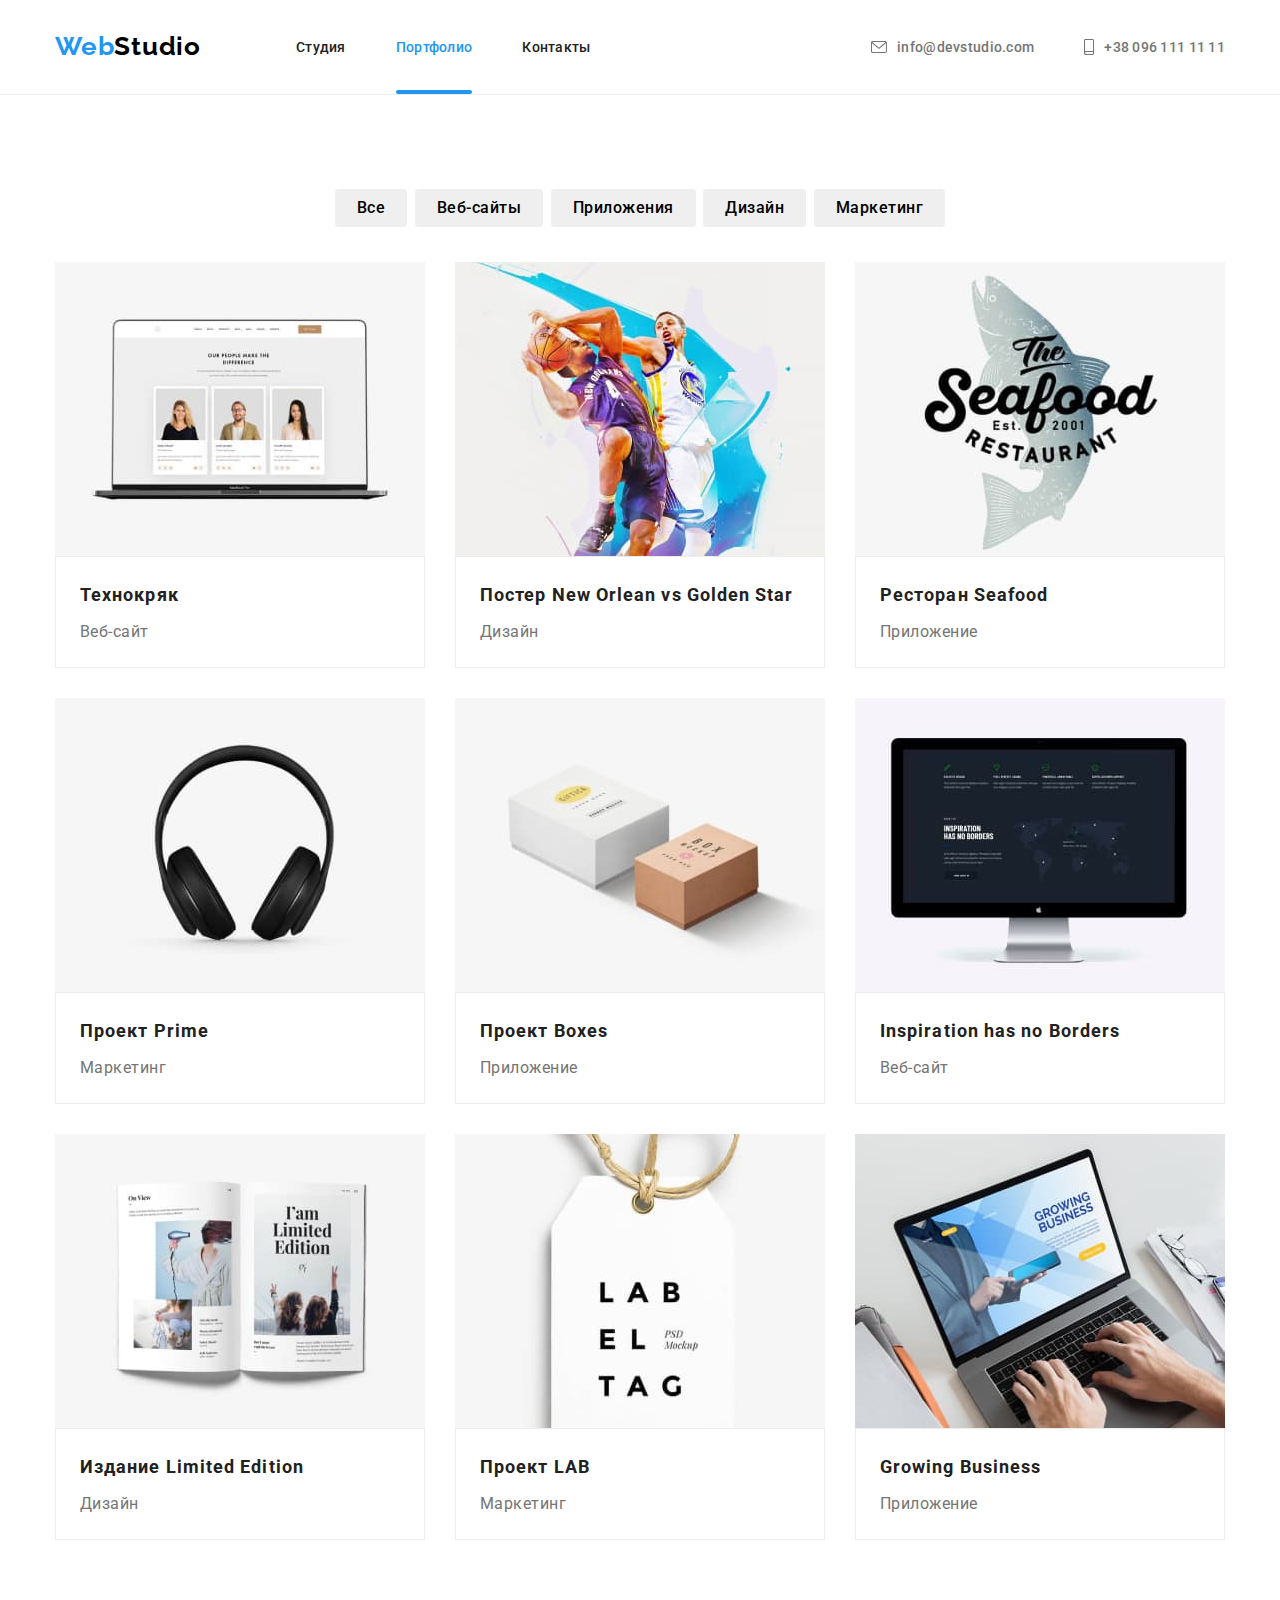
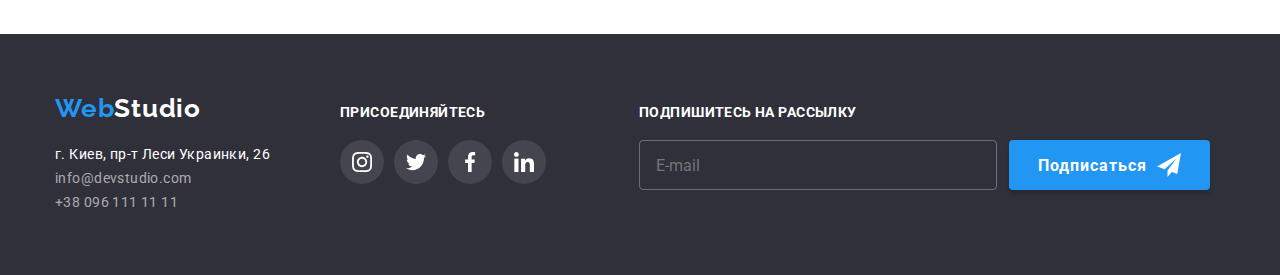
==== commit 4270bef4: "applied BEM partially" ====
--- a/portfolio.html
+++ b/portfolio.html
@@ -26,30 +26,30 @@
             >Web<span class="logo logo-part">Studio</span></a
           >
           <ul class="menu list">
-            <li class="menu-item">
-              <a class="menu-link link" href="/">Студия</a>
-            </li>
-            <li class="menu-item">
-              <a class="menu-link link current" href="./portfolio.html">Портфолио</a>
-            </li>
-            <li class="menu-item">
-              <a class="menu-link link" href="">Контакты</a>
+            <li class="menu__item">
+              <a class="menu__link link" href="/">Студия</a>
+            </li>
+            <li class="menu__item">
+              <a class="menu__link link current" href="./portfolio.html">Портфолио</a>
+            </li>
+            <li class="menu__item">
+              <a class="menu__link link" href="">Контакты</a>
             </li>
           </ul>
         </nav>
         <ul class="header-contacts list">
           </li>
           <li class="header-contact-item">
-            <a class="mail-link link" href="mailto:info@devstudio.com"> 
-              <svg class="contact-icon" width="16px" height="12px">
+            <a class="header__mail-link link" href="mailto:info@devstudio.com"> 
+              <svg class="contact__icon" width="16px" height="12px">
                 <use href="./images/sprite.svg#icon-envelope"></use>
               </svg>
             info@devstudio.com</a
             >
           </li>
           <li class="header-contact-item">
-            <a class="tel-link link" href="tel:+380961111111">
-              <svg class="contact-icon" width="10px" height="16px">
+            <a class="header__tel-link link" href="tel:+380961111111">
+              <svg class="contact__icon" width="10px" height="16px">
                 <use href="./images/sprite.svg#icon-smartphone"></use>
               </svg>
               +38 096 111 11 11</a
@@ -216,10 +216,10 @@
       <div class="container flex">
         <div class="footer-left-part">
           <a class="logo logo-link link" href="/"
-          >Web<span class="logo logo-part-footer">Studio</span></a
+          >Web<span class="logo logo-part_footer">Studio</span></a
         >
         <ul class="contacts-list list">
-          <li class="contacts-list-item">
+          <li class="contacts-list__item">
             <address>
               <a
                 class="contact-link-address link"
@@ -230,14 +230,14 @@
               >
             </address>
           </li>
-          <li class="contacts-list-item">
+          <li class="contacts-list__item">
             <address>
               <a class="contact-link link" href="mailto:info@devstudio.com"
                 >info@devstudio.com</a
               >
             </address>
           </li>
-          <li class="contacts-list-item">
+          <li class="contacts-list__item">
             <address>
               <a class="contact-link link" href="tel:+380961111111"
                 >+38 096 111 11 11</a
@@ -246,30 +246,30 @@
         <div class="footer-right-part">
            <h3 class="footer-right-part-title">присоединяйтесь</h3>
            <ul class="footer-social-list list">
-                  <li class="footer-social-list-item">
-                    <a href="" class="social-list-links footer-list-link">
-                      <svg class="footer-social-list-icon" width="20px" height="20px">
+                  <li class="footer-social-list__item">
+                    <a href="" class="social-list__links footer-list__link_theme-dark">
+                      <svg class="footer-social-list__icon" width="20px" height="20px">
                         <use href="./images/sprite.svg#icon-instagram"></use>
                       </svg>
                     </a>
                   </li>
-                  <li class="footer-social-list-item">
-                    <a href="" class="social-list-links footer-list-link">
-                      <svg class="footer-social-list-icon" width="20px" height="20px">
+                  <li class="footer-social-list__item">
+                    <a href="" class="social-list__links footer-list__link_theme-dark">
+                      <svg class="footer-social-list__icon" width="20px" height="20px">
                         <use href="./images/sprite.svg#icon-twitter"></use>
                       </svg>
                     </a>
                   </li>
-                  <li class="footer-social-list-item">
-                    <a href="" class="social-list-links footer-list-link">
-                      <svg class="footer-social-list-icon" width="20px" height="20px">
+                  <li class="footer-social-list__item">
+                    <a href="" class="social-list__links footer-list__link_theme-dark">
+                      <svg class="footer-social-list__icon" width="20px" height="20px">
                         <use href="./images/sprite.svg#icon-facebook"></use>
                       </svg>
                     </a>
                   </li>
-                  <li class="footer-social-list-item">
-                    <a href="" class="social-list-links footer-list-link">
-                      <svg class="footer-social-list-icon" width="20px" height="20px">
+                  <li class="footer-social-list__item">
+                    <a href="" class="social-list__links footer-list__link_theme-dark">
+                      <svg class="footer-social-list__icon" width="20px" height="20px">
                         <use href="./images/sprite.svg#icon-linkedin"></use>
                       </svg>
                     </a>
--- a/css/main.min.css
+++ b/css/main.min.css
@@ -1,2 +1,2 @@
-:root{--accent-color: #2196f3;--button-color: #188ce8;--white-color: #ffffff;--grey-color: #757575}.visually-hidden{position:absolute !important;clip:rect(1px 1px 1px 1px);clip:rect(1px, 1px, 1px, 1px);padding:0 !important;border:0 !important;height:1px !important;width:1px !important;overflow:hidden}h1,h2,h3,h4,h5,h6,p{margin-top:0;margin-bottom:0}ul{margin-top:0;margin-bottom:0;padding-left:0}img{display:block}.list{list-style:none}.link{text-decoration:none;color:inherit}body{font-family:"Roboto", sans-serif;color:#212121}.section{padding-top:94px;padding-bottom:94px}.container{width:1200px;margin:0 auto;padding-left:15px;padding-right:15px}.logo{font-family:"Raleway", sans-serif;font-weight:700;font-size:26px;line-height:1, 19;letter-spacing:0.03em}.titles{margin-bottom:50px;font-weight:700;font-size:36px;line-height:1.16;text-align:center;letter-spacing:0.03em}.social-list-links{display:flex;align-items:center;justify-content:center;width:44px;height:44px;border-radius:50%}.backdrop{position:fixed;top:0;left:0;width:100vw;height:100vh;background-color:rgba(0,0,0,0.2);transition:opacity 250ms linear, visibility 250ms linear}.is-hidden{opacity:0;visibility:hidden;pointer-events:none}.modal{position:absolute;top:50%;left:50%;padding:40px;width:528px;height:581px;background-color:#ffffff;transform:translate(-50%, -50%)}.close-btn{position:absolute;top:8px;right:8px;width:30px;height:30px;border-radius:50%;border:1px solid rgba(0,0,0,0.1);background-color:transparent;cursor:pointer;padding:0}.modal-form{display:flex;flex-direction:column}.modal-form-title{font-weight:700;font-size:20px;line-height:1.15;letter-spacing:0.03em;text-align:center;margin-bottom:12px}.modal-form-field{margin-bottom:10px}.modal-form-label{font-size:12px;line-height:1.16;letter-spacing:0.01em;color:var(--grey-color)}.modal-form-wrapper{display:block;position:relative;margin-top:4px}.modal-form-input{width:100%;height:40px;border:1px solid rgba(33,33,33,0.2);border-radius:4px;padding-left:42px;cursor:pointer}.modal-form-input:hover,.modal-form-input:focus{border-color:var(--accent-color);outline:none;transition:border-color 250ms cubic-bezier(0.4, 0, 0.2, 1)}.modal-form-icons{position:absolute;top:50%;left:12px;transform:translateY(-50%)}.modal-form-comment-field{margin-bottom:20px}.modal-form-comment-label{font-size:12px;line-height:1.16;letter-spacing:0.01em;color:var(--grey-color)}.modal-form-comments:focus,.modal-form-comments:hover{border-color:var(--accent-color);outline:none;transition:border-color 250ms cubic-bezier(0.4, 0, 0.2, 1)}.modal-form-input:hover+.modal-form-icons,.modal-form-input:focus+.modal-form-icons{fill:var(--accent-color);outline:none;transition:border-color 250ms cubic-bezier(0.4, 0, 0.2, 1),fill 250ms cubic-bezier(0.4, 0, 0.2, 1)}.modal-form-comments{width:100%;height:120px;margin-top:4px;resize:none;padding:12px 16px;border-radius:4px;border:1px solid rgba(33,33,33,0.2)}.modal-form-comments::placeholder{color:rgba(117,117,117,0.5)}.modal-form-checkbox{outline:none}.modal-form-checkbox-label{display:flex;justify-content:center;align-items:center;font-size:14px;line-height:1.71;letter-spacing:0.03em;color:var(--grey-color)}.modal-form-checkbox-label::before{display:block;content:"";width:16px;height:15px;border:1px solid #212121;border-radius:2px;cursor:pointer;margin-right:7px}.modal-form-checkbox:checked+.modal-form-checkbox-label::before{background-image:url(../images/icon_check.svg);border-color:var(--accent-color)}.modal-form-checkbox:focus+.modal-form-checkbox-label::before{border-color:var(--accent-color)}.modal-form-btn{align-self:center;font-weight:700;letter-spacing:0.06em;line-height:1.87;color:var(--white-color);width:200px;height:50px;padding:10px 56px;background-color:var(--accent-color);border:none;border-radius:4px;cursor:pointer;margin-top:30px}.modal-form-label-link{color:var(--accent-color)}.header{padding-top:32px;padding-bottom:32px;border-bottom:1px solid #ececec}.header-container{display:flex;align-items:center}.main-navigation{display:flex;align-items:center}.menu{display:flex;align-items:center}.menu-item:not(:last-child){margin-right:50px}.header-contacts{margin-left:auto;display:flex;align-items:center}.header-contact-item:not(:last-child){margin-right:50px}.logo-part{color:black}.logo-link-header{margin-right:95px;color:#2196f3}.menu-link{font-family:"Roboto", sans-serif;font-weight:500;font-size:14px;line-height:0.87;letter-spacing:0.02em;color:#212121;position:relative;transition:color 250ms cubic-bezier(0.4, 0, 0.2, 1)}.menu-link:hover,.menu-link:focus{color:var(--accent-color)}.current{color:var(--accent-color)}.current::after{content:"";position:absolute;bottom:-39px;left:0;width:100%;height:4px;background-color:var(--accent-color);border-radius:2px}.contact-icon{fill:currentColor;margin-right:10px}.mail-link{display:flex;align-items:center;font-weight:500;font-size:14px;line-height:0.87;letter-spacing:0.02em;color:var(--grey-color);transition:color 250ms cubic-bezier(0.4, 0, 0.2, 1)}.mail-link:hover,.mail-link:focus{color:var(--accent-color)}.tel-link{display:flex;align-items:center;font-weight:500;font-size:14px;line-height:0.87;letter-spacing:0.02em;color:var(--grey-color);transition:color 250ms cubic-bezier(0.4, 0, 0.2, 1)}.tel-link:hover,.tel-link:focus{color:var(--accent-color)}.hero-container{background-image:linear-gradient(rgba(47,48,58,0.4), rgba(47,48,58,0.4)),url("../images/hero/bg.jpg");background-size:cover;padding-top:200px;padding-bottom:200px;text-align:center;background-color:#2f303a;height:600px}.hero-title{margin-bottom:30px;font-family:"Roboto", sans-serif;font-weight:900;font-size:44px;line-height:1.36;text-align:center;letter-spacing:0.06em;text-transform:uppercase;color:var(--white-color)}.modal-btn{margin:0 auto;padding:10px 32px;border:none;box-shadow:0px 4px 4px rgba(0,0,0,0.15);border-radius:4px;font-weight:700;font-size:16px;line-height:1.87;cursor:pointer;display:flex;align-items:center;text-align:center;letter-spacing:0.06em;background-color:var(--accent-color);color:var(--white-color);transition:background-color 250ms cubic-bezier(0.4, 0, 0.2, 1)}.modal-btn:hover,.modal-btn:focus{background-color:var(--button-color)}.advant-cards-icon{margin-bottom:30px;padding:25px 100px;background-color:#f5f4fa;border-radius:4px}.advant-list{display:flex;justify-content:space-between}.advant-list-item{width:270px}.advant-list-item:not(:last-child){margin-right:30px}.advant-text{font-size:14px;line-height:1.71;letter-spacing:0.03em;color:var(--grey-color)}.occup-list{display:flex;margin-right:-30px}.occup-list-item{position:relative;flex-basis:calc 3.33333px;margin-right:30px}.occup-list-wrapper{position:absolute;bottom:0;left:0;width:100%;background-color:rgba(47,48,58,0.8)}.occup-list-wrapper-text{color:var(--white-color);font-size:14px;line-height:1.14;text-align:center;letter-spacing:0.03em;text-transform:uppercase;padding:27px 0}.team-container{background-color:#f5f4fa}.team-list{display:flex;margin-right:-30px}.team-list-item{flex-basis:calc((100% - 120px) / 4);margin-right:30px}.secondary-team-title{margin-bottom:10px;font-weight:500;font-size:16px;line-height:1.18;text-align:center;letter-spacing:0.03em}.team-profession{font-size:16px;line-height:1.18;text-align:center;letter-spacing:0.03em;color:var(--grey-color);margin-bottom:16px}.team-card{background:#ffffff;box-shadow:0px 1px 3px rgba(0,0,0,0.12),0px 1px 1px rgba(0,0,0,0.14),0px 2px 1px rgba(0,0,0,0.2);border-radius:0px 0px 4px 4px;padding-top:30px;padding-bottom:30px;padding-left:32px;padding-right:32px}.social-list{display:flex;justify-content:space-between}.social-list-icon{fill:currentColor}.team-list-link{background-color:#ffffff;color:#afb1b8;transition:background-color 250ms cubic-bezier(0.4, 0, 0.2, 1)}.social-list-links:hover,.social-list-links:focus{color:var(--white-color);background-color:var(--accent-color)}.clients-list{display:flex;justify-content:space-between}.clients-list-item{width:170px;height:92px}.clients-list-link{display:flex;align-items:center;justify-content:center;border:1px solid #afb1b8;border-radius:4px;width:100%;height:100%;fill:#afb1b8}.clients-list-link{color:currentColor}.clients-list-link:hover,.clients-list-link:focus{border-color:var(--accent-color);fill:var(--accent-color)}.footer{padding-top:60px;padding-bottom:60px}.footer-container{background-color:#2f303a}.logo-link{color:#2196f3}.logo-part-footer{color:var(--white-color)}.contacts-list{margin-top:20px}.contacts-list-item:not(:last-child){margin-bottom:10px}.contact-link-address{font-style:normal;font-size:14px;line-height:1.71;letter-spacing:0.03em;color:var(--white-color);transition:color 250ms cubic-bezier(0.4, 0, 0.2, 1)}.contact-link{font-style:normal;font-size:14px;line-height:1.71;letter-spacing:0.03em;color:rgba(255,255,255,0.6);transition:color 250ms cubic-bezier(0.4, 0, 0.2, 1)}.contact-link-address:hover,.contact-link-address:focus{color:var(--accent-color)}.contact-link:hover,.contact-link:focus{color:var(--accent-color)}.flex{display:flex;align-items:baseline}.footer-left-part{margin-right:70px}.footer-right-part{width:206px;height:80px}.footer-right-part-title{font-size:14px;line-height:1.14;letter-spacing:0.03em;text-transform:uppercase;color:var(--white-color);margin-bottom:20px}.footer-social-list{display:flex;justify-content:space-between;align-items:baseline}.footer-social-list-icon{fill:currentColor}.footer-list-link{background-color:rgba(255,255,255,0.1);color:var(--white-color);transition:background-color 250ms cubic-bezier(0.4, 0, 0.2, 1)}.footer-list-link:hover,.footer-list-link:focus{background-color:var(--accent-color)}.footer-form-box-title{font-size:14px;line-height:1.14;letter-spacing:0.03em;text-transform:uppercase;color:var(--white-color);margin-bottom:20px}.footer-form-box{margin-left:93px}.footer-form{display:flex}.footer-form-field{width:358px;height:50px;padding-left:16px;color:var(--white-color);border:1px solid rgba(255,255,255,0.3);border-radius:4px;background-color:transparent}.footer-form-btn{display:flex;align-items:center;margin-left:12px;padding:10px 29px;background-color:var(--accent-color);box-shadow:0px 4px 4px rgba(0,0,0,0.15);border-radius:4px;border:0;font-size:16px;font-weight:700;line-height:1.87;letter-spacing:0.06em;color:var(--white-color);cursor:pointer;transition:background-color 250ms cubic-bezier(0.4, 0, 0.2, 1)}.footer-form-btn:hover,.footer-form-btn:focus{background-color:var(--button-color)}.footer-form-icon{fill:var(--white-color);margin-left:10px}.navi-list{display:flex;justify-content:space-between;width:610px;margin-left:280px;margin-right:280px;margin-bottom:35px}.portfolio-btn{padding:6px 22px;border:none;border-radius:4px;font-weight:500;font-size:16px;line-height:1.62;text-align:center;letter-spacing:0.03em;cursor:pointer;transition:background-color 250ms cubic-bezier(0.4, 0, 0.2, 1),color 250ms cubic-bezier(0.4, 0, 0.2, 1),box-shadow 250ms cubic-bezier(0.4, 0, 0.2, 1)}.portfolio-btn:hover,.portfolio-btn:focus{background-color:#2196f3;color:var(--white-color);box-shadow:0px 3px 1px rgba(0,0,0,0.1),0px 1px 2px rgba(0,0,0,0.08),0px 2px 2px rgba(0,0,0,0.12)}.projects-list{display:flex;flex-wrap:wrap;margin-right:-30px;margin-bottom:-30px}.projects-list-link{display:block}.projects-list-img-wrapper{position:relative;overflow:hidden}.projects-item{flex-basis:calc 3.33333px;margin-right:30px;margin-bottom:30px}.projects-item:focus,.projects-item:hover{box-shadow:0px 1px 1px rgba(0,0,0,0.12),0px 4px 4px rgba(0,0,0,0.06),1px 4px 6px rgba(0,0,0,0.16)}.projects-list-link:focus .overlay,.projects-list-link:hover .overlay{transform:translateY(0%)}.projects-info{padding:20px 24px;border:1px solid #ececec}.projects-title{margin-bottom:4px;font-weight:700;font-size:18px;line-height:2;letter-spacing:0.06em}.projects-text{font-size:16px;line-height:1.87;letter-spacing:0.03em;color:var(--grey-color)}.overlay{position:absolute;top:0;left:0;width:100%;height:100%;font-size:18px;line-height:1.56;letter-spacing:0.03em;background-color:rgba(33,150,243,0.9);color:var(--white-color);overflow:auto;padding:63px 24px;transform:translateY(100%);transition:transform 250ms cubic-bezier(0.4, 0, 0.2, 1)}
+:root{--accent-color: #2196f3;--button-color: #188ce8;--white-color: #ffffff;--grey-color: #757575}.visually-hidden{position:absolute !important;clip:rect(1px 1px 1px 1px);clip:rect(1px, 1px, 1px, 1px);padding:0 !important;border:0 !important;height:1px !important;width:1px !important;overflow:hidden}h1,h2,h3,h4,h5,h6,p{margin-top:0;margin-bottom:0}ul{margin-top:0;margin-bottom:0;padding-left:0}img{display:block}.list{list-style:none}.link{text-decoration:none;color:inherit}body{font-family:"Roboto", sans-serif;color:#212121}.section{padding-top:94px;padding-bottom:94px}.container{width:1200px;margin:0 auto;padding-left:15px;padding-right:15px}.logo{font-family:"Raleway", sans-serif;font-weight:700;font-size:26px;line-height:1, 19;letter-spacing:0.03em}.titles{margin-bottom:50px;font-weight:700;font-size:36px;line-height:1.16;text-align:center;letter-spacing:0.03em}.social-list__links{display:flex;align-items:center;justify-content:center;width:44px;height:44px;border-radius:50%}.backdrop{position:fixed;top:0;left:0;width:100vw;height:100vh;background-color:rgba(0,0,0,0.2);transition:opacity 250ms linear, visibility 250ms linear}.is-hidden{opacity:0;visibility:hidden;pointer-events:none}.modal{position:absolute;top:50%;left:50%;padding:40px;width:528px;height:581px;background-color:#ffffff;transform:translate(-50%, -50%)}.close-btn{position:absolute;top:8px;right:8px;width:30px;height:30px;border-radius:50%;border:1px solid rgba(0,0,0,0.1);background-color:transparent;cursor:pointer;padding:0}.modal-form{display:flex;flex-direction:column}.modal-form-title{font-weight:700;font-size:20px;line-height:1.15;letter-spacing:0.03em;text-align:center;margin-bottom:12px}.modal-form-field{margin-bottom:10px}.modal-form-label{font-size:12px;line-height:1.16;letter-spacing:0.01em;color:var(--grey-color)}.modal-form-wrapper{display:block;position:relative;margin-top:4px}.modal-form-input{width:100%;height:40px;border:1px solid rgba(33,33,33,0.2);border-radius:4px;padding-left:42px;cursor:pointer}.modal-form-input:hover,.modal-form-input:focus{border-color:var(--accent-color);outline:none;transition:border-color 250ms cubic-bezier(0.4, 0, 0.2, 1)}.modal-form-icons{position:absolute;top:50%;left:12px;transform:translateY(-50%)}.modal-form-input:hover+.modal-form-icons,.modal-form-input:focus+.modal-form-icons{fill:var(--accent-color);outline:none;transition:border-color 250ms cubic-bezier(0.4, 0, 0.2, 1),fill 250ms cubic-bezier(0.4, 0, 0.2, 1)}.modal-form-comment-field{margin-bottom:20px}.modal-form-comment-label{font-size:12px;line-height:1.16;letter-spacing:0.01em;color:var(--grey-color)}.modal-form-comments{width:100%;height:120px;margin-top:4px;resize:none;padding:12px 16px;border-radius:4px;border:1px solid rgba(33,33,33,0.2)}.modal-form-comments:focus,.modal-form-comments:hover{border-color:var(--accent-color);outline:none;transition:border-color 250ms cubic-bezier(0.4, 0, 0.2, 1)}.modal-form-comments::placeholder{color:rgba(117,117,117,0.5)}.modal-form-checkbox{outline:none}.modal-form-checkbox-label{display:flex;justify-content:center;align-items:center;font-size:14px;line-height:1.71;letter-spacing:0.03em;color:var(--grey-color)}.modal-form-checkbox-label::before{display:block;content:"";width:16px;height:15px;border:1px solid #212121;border-radius:2px;cursor:pointer;margin-right:7px}.modal-form-checkbox:checked+.modal-form-checkbox-label::before{background-image:url(../images/icon_check.svg);border-color:var(--accent-color)}.modal-form-checkbox:focus+.modal-form-checkbox-label::before{border-color:var(--accent-color)}.modal-form-btn{align-self:center;font-weight:700;letter-spacing:0.06em;line-height:1.87;color:var(--white-color);width:200px;height:50px;padding:10px 56px;background-color:var(--accent-color);border:none;border-radius:4px;cursor:pointer;margin-top:30px}.modal-form-label-link{color:var(--accent-color)}.header{padding-top:32px;padding-bottom:32px;border-bottom:1px solid #ececec}.header-container{display:flex;align-items:center}.main-navigation{display:flex;align-items:center}.menu{display:flex;align-items:center}.menu__item:not(:last-child){margin-right:50px}.header-contacts{margin-left:auto;display:flex;align-items:center}.header-contact-item:not(:last-child){margin-right:50px}.logo-part{color:black}.logo-link-header{margin-right:95px;color:#2196f3}.menu__link{font-family:"Roboto", sans-serif;font-weight:500;font-size:14px;line-height:0.87;letter-spacing:0.02em;color:#212121;position:relative;transition:color 250ms cubic-bezier(0.4, 0, 0.2, 1)}.menu__link:hover,.menu__link:focus{color:var(--accent-color)}.current{color:var(--accent-color)}.current::after{content:"";position:absolute;bottom:-39px;left:0;width:100%;height:4px;background-color:var(--accent-color);border-radius:2px}.contact__icon{fill:currentColor;margin-right:10px}.header__mail-link{display:flex;align-items:center;font-weight:500;font-size:14px;line-height:0.87;letter-spacing:0.02em;color:var(--grey-color);transition:color 250ms cubic-bezier(0.4, 0, 0.2, 1)}.header__mail-link:hover,.header__mail-link:focus{color:var(--accent-color)}.header__tel-link{display:flex;align-items:center;font-weight:500;font-size:14px;line-height:0.87;letter-spacing:0.02em;color:var(--grey-color);transition:color 250ms cubic-bezier(0.4, 0, 0.2, 1)}.header__tel-link:hover,.header__tel-link:focus{color:var(--accent-color)}.hero-container{background-image:linear-gradient(rgba(47,48,58,0.4), rgba(47,48,58,0.4)),url("../images/hero/bg.jpg");background-size:cover;padding-top:200px;padding-bottom:200px;text-align:center;background-color:#2f303a;height:600px}.hero-title{margin-bottom:30px;font-family:"Roboto", sans-serif;font-weight:900;font-size:44px;line-height:1.36;text-align:center;letter-spacing:0.06em;text-transform:uppercase;color:var(--white-color)}.modal-btn{margin:0 auto;padding:10px 32px;border:none;box-shadow:0px 4px 4px rgba(0,0,0,0.15);border-radius:4px;font-weight:700;font-size:16px;line-height:1.87;cursor:pointer;display:flex;align-items:center;text-align:center;letter-spacing:0.06em;background-color:var(--accent-color);color:var(--white-color);transition:background-color 250ms cubic-bezier(0.4, 0, 0.2, 1)}.modal-btn:hover,.modal-btn:focus{background-color:var(--button-color)}.advant-cards__icon{margin-bottom:30px;padding:25px 100px;background-color:#f5f4fa;border-radius:4px}.advant-list{display:flex;justify-content:space-between}.advant-list__item{width:270px}.advant-list__item:not(:last-child){margin-right:30px}.advant-text{font-size:14px;line-height:1.71;letter-spacing:0.03em;color:var(--grey-color)}.occup-list{display:flex;margin-right:-30px}.occup-list__item{position:relative;flex-basis:calc 3.33333px;margin-right:30px}.occup-list-wrapper{position:absolute;bottom:0;left:0;width:100%;background-color:rgba(47,48,58,0.8)}.occup-list-wrapper-text{color:var(--white-color);font-size:14px;line-height:1.14;text-align:center;letter-spacing:0.03em;text-transform:uppercase;padding:27px 0}.team-container{background-color:#f5f4fa}.team-list{display:flex;margin-right:-30px}.team-list__item{flex-basis:calc((100% - 120px) / 4);margin-right:30px}.secondary-team-title{margin-bottom:10px;font-weight:500;font-size:16px;line-height:1.18;text-align:center;letter-spacing:0.03em}.team-profession{font-size:16px;line-height:1.18;text-align:center;letter-spacing:0.03em;color:var(--grey-color);margin-bottom:16px}.team-card{background:#ffffff;box-shadow:0px 1px 3px rgba(0,0,0,0.12),0px 1px 1px rgba(0,0,0,0.14),0px 2px 1px rgba(0,0,0,0.2);border-radius:0px 0px 4px 4px;padding-top:30px;padding-bottom:30px;padding-left:32px;padding-right:32px}.social-list{display:flex;justify-content:space-between}.social-list__icon{fill:currentColor}.team-list__link_theme-light{background-color:#ffffff;color:#afb1b8;transition:background-color 250ms cubic-bezier(0.4, 0, 0.2, 1)}.social-list__links:hover,.social-list__links:focus{color:var(--white-color);background-color:var(--accent-color)}.clients-list{display:flex;justify-content:space-between}.clients-list__item{width:170px;height:92px}.clients-list__link{display:flex;align-items:center;justify-content:center;border:1px solid #afb1b8;border-radius:4px;width:100%;height:100%;fill:#afb1b8;color:currentColor}.clients-list__link:hover,.clients-list__link:focus{border-color:var(--accent-color);fill:var(--accent-color)}.footer{padding-top:60px;padding-bottom:60px}.footer-container{background-color:#2f303a}.logo-link{color:#2196f3}.logo-part_footer{color:var(--white-color)}.contacts-list{margin-top:20px}.contacts-list:not(:last-child){margin-bottom:10px}.contact-link{font-style:normal;font-size:14px;line-height:1.71;letter-spacing:0.03em;color:rgba(255,255,255,0.6);transition:color 250ms cubic-bezier(0.4, 0, 0.2, 1)}.contact-link:hover,.contact-link:focus{color:var(--accent-color)}.contact-link-address{font-style:normal;font-size:14px;line-height:1.71;letter-spacing:0.03em;color:var(--white-color);transition:color 250ms cubic-bezier(0.4, 0, 0.2, 1)}.contact-link-address:hover,.contact-link-address:focus{color:var(--accent-color)}.flex{display:flex;align-items:baseline}.footer-left-part{margin-right:70px}.footer-right-part{width:206px;height:80px}.footer-right-part-title{font-size:14px;line-height:1.14;letter-spacing:0.03em;text-transform:uppercase;color:var(--white-color);margin-bottom:20px}.footer-social-list{display:flex;justify-content:space-between;align-items:baseline}.footer-social-list__icon{fill:currentColor}.footer-list__link_theme-dark{background-color:rgba(255,255,255,0.1);color:var(--white-color);transition:background-color 250ms cubic-bezier(0.4, 0, 0.2, 1)}.footer-list__link_theme-dark:hover,.footer-list__link_theme-dark:focus{background-color:var(--accent-color)}.footer-form-box-title{font-size:14px;line-height:1.14;letter-spacing:0.03em;text-transform:uppercase;color:var(--white-color);margin-bottom:20px}.footer-form-box{margin-left:93px}.footer-form{display:flex}.footer-form-field{width:358px;height:50px;padding-left:16px;color:var(--white-color);border:1px solid rgba(255,255,255,0.3);border-radius:4px;background-color:transparent}.footer-form-btn{display:flex;align-items:center;margin-left:12px;padding:10px 29px;background-color:var(--accent-color);box-shadow:0px 4px 4px rgba(0,0,0,0.15);border-radius:4px;border:0;font-size:16px;font-weight:700;line-height:1.87;letter-spacing:0.06em;color:var(--white-color);cursor:pointer;transition:background-color 250ms cubic-bezier(0.4, 0, 0.2, 1)}.footer-form-btn:hover,.footer-form-btn:focus{background-color:var(--button-color)}.footer-form-icon{fill:var(--white-color);margin-left:10px}.navi-list{display:flex;justify-content:space-between;width:610px;margin-left:280px;margin-right:280px;margin-bottom:35px}.portfolio-btn{padding:6px 22px;border:none;border-radius:4px;font-weight:500;font-size:16px;line-height:1.62;text-align:center;letter-spacing:0.03em;cursor:pointer;transition:background-color 250ms cubic-bezier(0.4, 0, 0.2, 1),color 250ms cubic-bezier(0.4, 0, 0.2, 1),box-shadow 250ms cubic-bezier(0.4, 0, 0.2, 1)}.portfolio-btn:hover,.portfolio-btn:focus{background-color:#2196f3;color:var(--white-color);box-shadow:0px 3px 1px rgba(0,0,0,0.1),0px 1px 2px rgba(0,0,0,0.08),0px 2px 2px rgba(0,0,0,0.12)}.projects-list{display:flex;flex-wrap:wrap;margin-right:-30px;margin-bottom:-30px}.projects-list-link{display:block}.projects-list-img-wrapper{position:relative;overflow:hidden}.projects-item{flex-basis:calc 3.33333px;margin-right:30px;margin-bottom:30px}.projects-item:focus,.projects-item:hover{box-shadow:0px 1px 1px rgba(0,0,0,0.12),0px 4px 4px rgba(0,0,0,0.06),1px 4px 6px rgba(0,0,0,0.16)}.projects-info{padding:20px 24px;border:1px solid #ececec}.projects-title{margin-bottom:4px;font-weight:700;font-size:18px;line-height:2;letter-spacing:0.06em}.projects-text{font-size:16px;line-height:1.87;letter-spacing:0.03em;color:var(--grey-color)}.overlay{position:absolute;top:0;left:0;width:100%;height:100%;font-size:18px;line-height:1.56;letter-spacing:0.03em;background-color:rgba(33,150,243,0.9);color:var(--white-color);overflow:auto;padding:63px 24px;transform:translateY(100%);transition:transform 250ms cubic-bezier(0.4, 0, 0.2, 1)}.projects-list-link:focus .overlay,.projects-list-link:hover .overlay{transform:translateY(0%)}
 /*# sourceMappingURL=main.min.css.map */